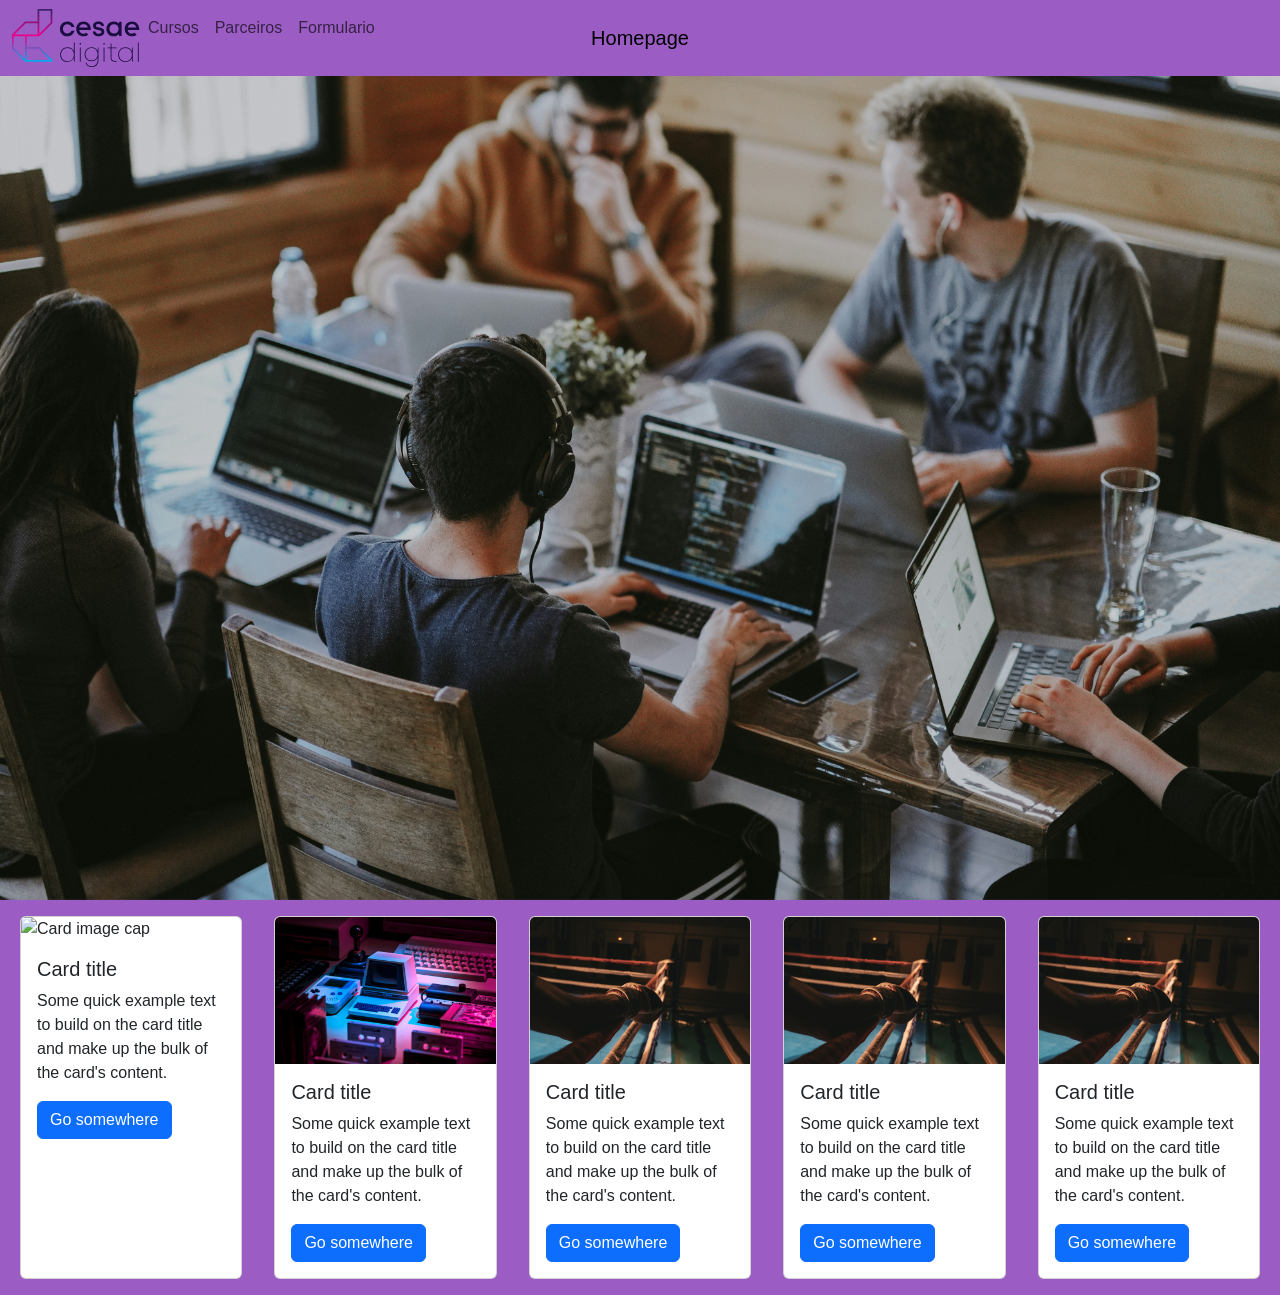
==== homepage.html @ e8969b8c "mais um commit" ====
<!doctype html>
<html lang="en">
  <head>
    <meta charset="UTF-8" />
    <meta name="viewport" content="width=device-width, initial-scale=1.0" />
    <title>Projecto WEB</title>
    <link
      href="https://cdn.jsdelivr.net/npm/bootstrap@5.3.8/dist/css/bootstrap.min.css"
      rel="stylesheet"
    />
    <link rel="stylesheet" href="/css/homepage.css" />
  </head>
  <body>
    <!-- 1. O header ABRE aqui sem fechar na mesma linha -->
    <header class="d-flex flex-column vh-100">
      <!-- NAVBAR -->
      <nav class="navbar navbar-expand-sm navbar-light" id="barraNavegacao">
        <div class="container-fluid">
          <!-- HOMEPAGE -->
          <a
            class="navbar-brand position-absolute start-50 translate-middle-x"
            id="paginaInicial"
            href="#"
            >Homepage</a
          >
          <button
            class="navbar-toggler"
            type="button"
            data-bs-toggle="collapse"
            data-bs-target="#collapsibleNavbar"
          >
            <span class="navbar-toggler-icon"></span>
          </button>
          <div class="collapse navbar-collapse" id="collapsibleNavbar">
            <ul class="navbar-nav">
              <li class="nav-item dropdown" id="linkDropdown">
                <img src="images/cesae-digital-logo.svg" alt="" />
              </li>

              <li class="nav-item">
                <a class="nav-link" href="loja.html">Cursos</a>
              </li>

              <li class="nav-item">
                <a class="nav-link" href="media.html">Parceiros</a>
              </li>
              <li class="nav-item">
                <a class="nav-link" href="formulario.html">Formulario</a>
              </li>
            </ul>
          </div>
        </div>
      </nav>

      <!-- CARROSSEL (flex-grow-1 estica a altura restante) -->
      <div
        id="carouselExampleInterval"
        class="carousel slide flex-grow-1 overflow-hidden"
        data-bs-ride="carousel"
      >
        <!-- inner com h-100 -->
        <div class="carousel-inner h-100">
          <div class="carousel-item active h-100" data-bs-interval="6000">
            <img
              src="/images/carrossel/imagem1.jpg"
              class="w-100 h-100 object-fit-cover d-block"
              alt="..."
            />
          </div>

          <div class="carousel-item h-100" data-bs-interval="6000">
            <img
              src="/images/carrossel/imagem2.jpg"
              class="w-100 h-100 object-fit-cover d-block"
              alt="..."
            />
          </div>

          <div class="carousel-item h-100" data-bs-interval="6000">
            <img
              src="/images/carrossel/imagem3.jpg"
              class="w-100 h-100 object-fit-cover d-block"
              alt="..."
            />
          </div>

          <div class="carousel-item h-100" data-bs-interval="6000">
            <img
              src="/images/carrossel/imagem4.jpg"
              class="w-100 h-100 object-fit-cover d-block"
              alt="..."
            />
          </div>

          <div class="carousel-item h-100" data-bs-interval="6000">
            <img
              src="/images/carrossel/imagem5.jpg"
              class="w-100 h-100 object-fit-cover d-block"
              alt="..."
            />
          </div>

          <div class="carousel-item h-100" data-bs-interval="6000">
            <img
              src="/images/carrossel/imagem6.jpg"
              class="w-100 h-100 object-fit-cover d-block"
              alt="..."
            />
          </div>
        </div>
      </div>

      <!-- 2. O header FECHA apenas aqui -->
    </header>
    <!-- **************************************************************************************** -->
    <div class="container-fluid">
      <div class="row gx-3">
        <div class="card col m-3">
          <img
            class="card-img-top"
            src="images/comics.jpg"
            alt="Card image cap"
          />
          <div class="card-body">
            <h5 class="card-title">Card title</h5>
            <p class="card-text">
              Some quick example text to build on the card title and make up the
              bulk of the card's content.
            </p>
            <a href="#" class="btn btn-primary">Go somewhere</a>
          </div>
        </div>

        <div class="card col m-3">
          <img
            class="card-img-top"
            src="images/gaming.jpg"
            alt="Card image cap"
          />
          <div class="card-body">
            <h5 class="card-title">Card title</h5>
            <p class="card-text">
              Some quick example text to build on the card title and make up the
              bulk of the card's content.
            </p>
            <a href="#" class="btn btn-primary">Go somewhere</a>
          </div>
        </div>

        <div class="card col m-3">
          <img
            class="card-img-top"
            src="images/boxing.jpg"
            alt="Card image cap"
          />
          <div class="card-body">
            <h5 class="card-title">Card title</h5>
            <p class="card-text">
              Some quick example text to build on the card title and make up the
              bulk of the card's content.
            </p>
            <a href="#" class="btn btn-primary">Go somewhere</a>
          </div>
        </div>
        <div class="card col m-3">
          <img
            class="card-img-top"
            src="images/boxing.jpg"
            alt="Card image cap"
          />
          <div class="card-body">
            <h5 class="card-title">Card title</h5>
            <p class="card-text">
              Some quick example text to build on the card title and make up the
              bulk of the card's content.
            </p>
            <a href="#" class="btn btn-primary">Go somewhere</a>
          </div>
        </div>
        <div class="card col m-3">
          <img
            class="card-img-top"
            src="images/boxing.jpg"
            alt="Card image cap"
          />
          <div class="card-body">
            <h5 class="card-title">Card title</h5>
            <p class="card-text">
              Some quick example text to build on the card title and make up the
              bulk of the card's content.
            </p>
            <a href="#" class="btn btn-primary">Go somewhere</a>
          </div>
        </div>
      </div>
    </div>
    <script
      src="https://cdn.jsdelivr.net/npm/bootstrap@5.3.8/dist/js/bootstrap.bundle.min.js"
      integrity="sha384-FKyoEForCGlyvwx9Hj09JcYn3nv7wiPVlz7YYwJrWVcXK/BmnVDxM+D2scQbITxI"
      crossorigin="anonymous"
    ></script>
  </body>
</html>
---- css/homepage.css ----
.card {
  padding: 0;
}

:root {
  --bg: #1c0d2e;
  --dark-purple: #2a1545;
  --purple: #6b3fa0;
  --lilac: #9b5dc4;
  --pink: #e6007e;
  --blue: #00a3e0;
  --text: #f4effa;
  --shadow: #00a3e000;
  --shadow1: rgba(0, 163, 224, 0.35);
  --shadow2: rgba(230, 0, 126, 0.25);
  --gradient: linear-gradient(90deg, #00a3e0 0%, #6b3fa0 50%);
}

body,
#barraNavegacao {
  background-color: var(--lilac);
}

body {
  font-family: "Inter", sans-serif;
}
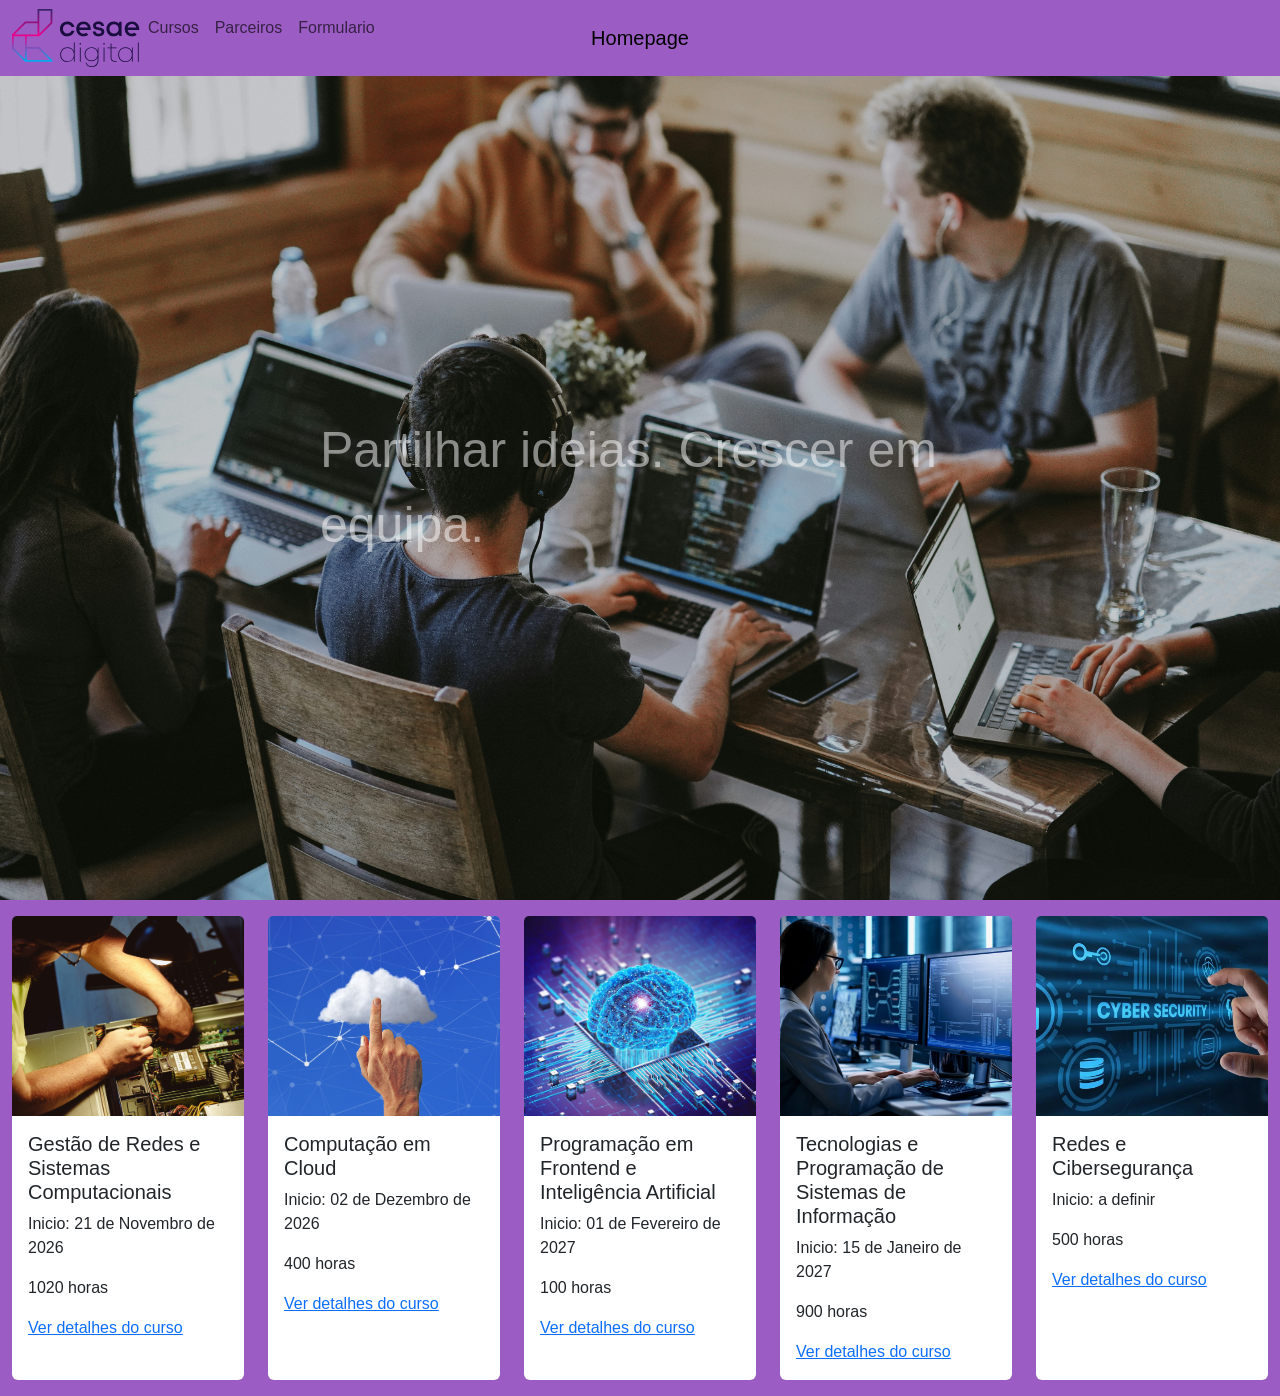
==== commit c4dbe55d: "another commit" ====
--- a/homepage.html
+++ b/homepage.html
@@ -11,16 +11,13 @@
     <link rel="stylesheet" href="/css/homepage.css" />
   </head>
   <body>
-    <!-- 1. O header ABRE aqui sem fechar na mesma linha -->
     <header class="d-flex flex-column vh-100">
-      <!-- NAVBAR -->
       <nav class="navbar navbar-expand-sm navbar-light" id="barraNavegacao">
         <div class="container-fluid">
-          <!-- HOMEPAGE -->
           <a
             class="navbar-brand position-absolute start-50 translate-middle-x"
             id="paginaInicial"
-            href="#"
+            href=""
             >Homepage</a
           >
           <button
@@ -34,7 +31,7 @@
           <div class="collapse navbar-collapse" id="collapsibleNavbar">
             <ul class="navbar-nav">
               <li class="nav-item dropdown" id="linkDropdown">
-                <img src="images/cesae-digital-logo.svg" alt="" />
+                <img src="images/logo/cesae-digital-logo.svg" alt="" />
               </li>
 
               <li class="nav-item">
@@ -52,144 +49,167 @@
         </div>
       </nav>
 
-      <!-- CARROSSEL (flex-grow-1 estica a altura restante) -->
+      <!--***************************CARROSSEL***************************-->
       <div
         id="carouselExampleInterval"
         class="carousel slide flex-grow-1 overflow-hidden"
         data-bs-ride="carousel"
       >
-        <!-- inner com h-100 -->
         <div class="carousel-inner h-100">
-          <div class="carousel-item active h-100" data-bs-interval="6000">
+          <!--------------------1º Carrossel------------------------>
+          <div class="carousel-item active h-100" data-bs-interval="5000">
             <img
               src="/images/carrossel/imagem1.jpg"
               class="w-100 h-100 object-fit-cover d-block"
               alt="..."
             />
-          </div>
-
-          <div class="carousel-item h-100" data-bs-interval="6000">
+            <div class="centrado">Partilhar ideias. Crescer em equipa.</div>
+          </div>
+          <!--------------------2º Carrossel------------------------>
+          <div class="carousel-item h-100" data-bs-interval="5000">
             <img
               src="/images/carrossel/imagem2.jpg"
               class="w-100 h-100 object-fit-cover d-block"
               alt="..."
             />
-          </div>
-
-          <div class="carousel-item h-100" data-bs-interval="6000">
+            <!-- top-0 (topo), end-0 (direita), p-4 (espaçamento interno), text-end (alinhamento) -->
+            <div
+              class="position-absolute top-0 end-0 p-4 text-white text-opacity-75 text-end fs-1 fw-bold"
+            >
+              Transforma ideias em código.
+            </div>
+          </div>
+          <!--------------------3º Carrossel------------------------>
+          <div class="carousel-item h-100" data-bs-interval="5000">
             <img
               src="/images/carrossel/imagem3.jpg"
               class="w-100 h-100 object-fit-cover d-block"
               alt="..."
             />
-          </div>
-
-          <div class="carousel-item h-100" data-bs-interval="6000">
+            <div class="centered">Segurança digital, todos os dias.</div>
+          </div>
+          <!--------------------4º Carrossel------------------------>
+          <div class="carousel-item h-100" data-bs-interval="5000">
             <img
               src="/images/carrossel/imagem4.jpg"
               class="w-100 h-100 object-fit-cover d-block"
               alt="..."
             />
-          </div>
-
-          <div class="carousel-item h-100" data-bs-interval="6000">
+            <div class="centered">Experiência que inspira.</div>
+          </div>
+          <!--------------------5º Carrossel------------------------>
+          <div class="carousel-item h-100" data-bs-interval="5000">
             <img
               src="/images/carrossel/imagem5.jpg"
               class="w-100 h-100 object-fit-cover d-block"
               alt="..."
             />
-          </div>
-
-          <div class="carousel-item h-100" data-bs-interval="6000">
+            <div class="centered">Domina as redes. Liga possibilidades</div>
+          </div>
+          <!--------------------6º Carrossel------------------------>
+          <div class="carousel-item h-100" data-bs-interval="5000">
             <img
               src="/images/carrossel/imagem6.jpg"
               class="w-100 h-100 object-fit-cover d-block"
               alt="..."
             />
+            <div class="centered">Competências para o mercado real.</div>
           </div>
         </div>
       </div>
-
-      <!-- 2. O header FECHA apenas aqui -->
+      <!--***************************Fim do CARROSSEL***************************-->
     </header>
-    <!-- **************************************************************************************** -->
-    <div class="container-fluid">
-      <div class="row gx-3">
-        <div class="card col m-3">
-          <img
-            class="card-img-top"
-            src="images/comics.jpg"
-            alt="Card image cap"
-          />
-          <div class="card-body">
-            <h5 class="card-title">Card title</h5>
-            <p class="card-text">
-              Some quick example text to build on the card title and make up the
-              bulk of the card's content.
-            </p>
-            <a href="#" class="btn btn-primary">Go somewhere</a>
-          </div>
-        </div>
-
-        <div class="card col m-3">
-          <img
-            class="card-img-top"
-            src="images/gaming.jpg"
-            alt="Card image cap"
-          />
-          <div class="card-body">
-            <h5 class="card-title">Card title</h5>
-            <p class="card-text">
-              Some quick example text to build on the card title and make up the
-              bulk of the card's content.
-            </p>
-            <a href="#" class="btn btn-primary">Go somewhere</a>
-          </div>
-        </div>
-
-        <div class="card col m-3">
-          <img
-            class="card-img-top"
-            src="images/boxing.jpg"
-            alt="Card image cap"
-          />
-          <div class="card-body">
-            <h5 class="card-title">Card title</h5>
-            <p class="card-text">
-              Some quick example text to build on the card title and make up the
-              bulk of the card's content.
-            </p>
-            <a href="#" class="btn btn-primary">Go somewhere</a>
-          </div>
-        </div>
-        <div class="card col m-3">
-          <img
-            class="card-img-top"
-            src="images/boxing.jpg"
-            alt="Card image cap"
-          />
-          <div class="card-body">
-            <h5 class="card-title">Card title</h5>
-            <p class="card-text">
-              Some quick example text to build on the card title and make up the
-              bulk of the card's content.
-            </p>
-            <a href="#" class="btn btn-primary">Go somewhere</a>
-          </div>
-        </div>
-        <div class="card col m-3">
-          <img
-            class="card-img-top"
-            src="images/boxing.jpg"
-            alt="Card image cap"
-          />
-          <div class="card-body">
-            <h5 class="card-title">Card title</h5>
-            <p class="card-text">
-              Some quick example text to build on the card title and make up the
-              bulk of the card's content.
-            </p>
-            <a href="#" class="btn btn-primary">Go somewhere</a>
+
+    <div class="container-fluid my-3">
+      <div class="row g-4">
+        <div class="col-12 col-md">
+          <div class="card border-0 h-100">
+            <img
+              class="card-img-top w-100 object-fit-cover"
+              style="height: 200px"
+              src="images/cards/card1.jpg"
+              alt="Card image cap"
+            />
+            <div class="card-body">
+              <h5 class="card-title">
+                Gestão de Redes e Sistemas Computacionais
+              </h5>
+              <p class="card-text">Inicio: 21 de Novembro de 2026</p>
+              <p class="card-text">1020 horas</p>
+              <a href="#">Ver detalhes do curso</a>
+            </div>
+          </div>
+        </div>
+
+        <div class="col-12 col-md">
+          <div class="card border-0 h-100">
+            <img
+              class="card-img-top w-100 object-fit-cover"
+              style="height: 200px"
+              src="images/cards/card2.jpg"
+              alt="Card image cap"
+            />
+            <div class="card-body">
+              <h5 class="card-title">Computação em Cloud</h5>
+              <p class="card-text">Inicio: 02 de Dezembro de 2026</p>
+              <p class="card-text">400 horas</p>
+              <a href="#">Ver detalhes do curso</a>
+            </div>
+          </div>
+        </div>
+
+        <div class="col-12 col-md">
+          <div class="card border-0 h-100">
+            <img
+              class="card-img-top w-100 object-fit-cover"
+              style="height: 200px"
+              src="images/cards/card3.jpg"
+              alt="Card image cap"
+            />
+            <div class="card-body">
+              <h5 class="card-title">
+                Programação em Frontend e Inteligência Artificial
+              </h5>
+              <p class="card-text">Inicio: 01 de Fevereiro de 2027</p>
+              <p class="card-text">100 horas</p>
+              <a href="#">Ver detalhes do curso</a>
+            </div>
+          </div>
+        </div>
+
+        <div class="col-12 col-md">
+          <div class="card border-0 h-100">
+            <img
+              class="card-img-top w-100 object-fit-cover"
+              style="height: 200px"
+              src="images/cards/card4.jpg"
+              alt="Card image cap"
+            />
+            <div class="card-body">
+              <h5 class="card-title">
+                Tecnologias e Programação de Sistemas de Informação
+              </h5>
+              <p class="card-text">Inicio: 15 de Janeiro de 2027</p>
+              <p class="card-text">900 horas</p>
+              <a href="#">Ver detalhes do curso</a>
+            </div>
+          </div>
+        </div>
+
+        <div class="col-12 col-md">
+          <div class="card border-0 h-100">
+            <img
+              class="card-img-top w-100 object-fit-cover"
+              style="height: 200px"
+              src="images/cards/card5.jpg"
+              alt="Card image cap"
+            />
+            <div class="card-body">
+              <h5 class="card-title">Redes e Cibersegurança</h5>
+              <p class="card-text">Inicio: a definir</p>
+              <p class="card-text">500 horas</p>
+              <a href="#">Ver detalhes do curso</a>
+            </div>
           </div>
         </div>
       </div>
--- a/css/homepage.css
+++ b/css/homepage.css
@@ -24,3 +24,22 @@
 body {
   font-family: "Inter", sans-serif;
 }
+
+.centrado {
+  position: absolute;
+  top: 50%;
+  left: 50%;
+  transform: translate(-50%, -50%);
+  color: rgb(255, 255, 255, 0.5);
+  font-size: 50px;
+}
+
+/* .superiorDireito {
+  position: absolute;
+  top: 8px;
+  right: 16px;
+  transform: translate(-50%, -50%);
+  color: rgb(255, 255, 255, 0.5);
+  font-size: 50px;
+  opacity: 7;
+} */
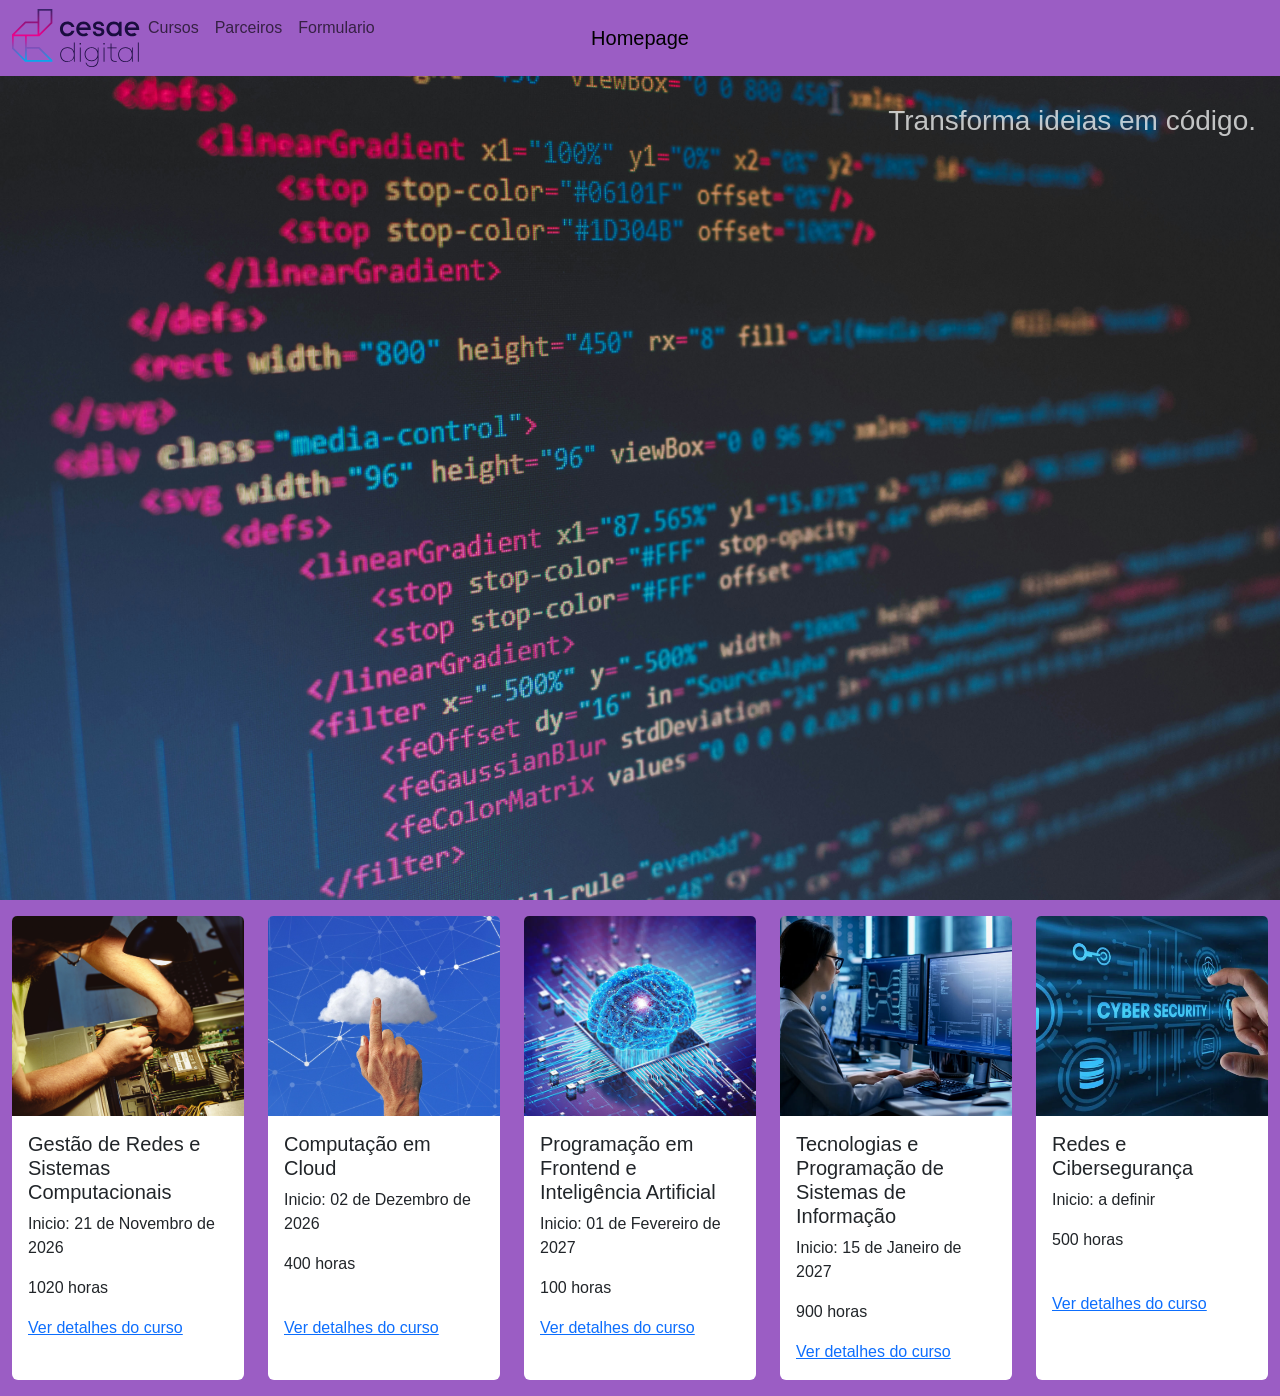
==== commit 373ef062: "navbar,carrossel,cards(Responsivos)." ====
--- a/homepage.html
+++ b/homepage.html
@@ -12,6 +12,7 @@
   </head>
   <body>
     <header class="d-flex flex-column vh-100">
+      <!--***************************Barra de navegação***************************-->
       <nav class="navbar navbar-expand-sm navbar-light" id="barraNavegacao">
         <div class="container-fluid">
           <a
@@ -48,6 +49,7 @@
           </div>
         </div>
       </nav>
+      <!--***************************Fim da barra de navegação***************************-->
 
       <!--***************************CARROSSEL***************************-->
       <div
@@ -57,71 +59,92 @@
       >
         <div class="carousel-inner h-100">
           <!--------------------1º Carrossel------------------------>
-          <div class="carousel-item active h-100" data-bs-interval="5000">
+          <div class="carousel-item active h-100" data-bs-interval="2000">
             <img
               src="/images/carrossel/imagem1.jpg"
               class="w-100 h-100 object-fit-cover d-block"
               alt="..."
             />
-            <div class="centrado">Partilhar ideias. Crescer em equipa.</div>
+            <div
+              class="position-absolute top-50 start-50 translate-middle p-3 text-light text-opacity-80 fs-3 display-md-3 text-center text-md-nowrap"
+            >
+              Partilhar ideias. Crescer em equipa.
+            </div>
           </div>
           <!--------------------2º Carrossel------------------------>
-          <div class="carousel-item h-100" data-bs-interval="5000">
+          <div class="carousel-item h-100" data-bs-interval="2000">
             <img
               src="/images/carrossel/imagem2.jpg"
               class="w-100 h-100 object-fit-cover d-block"
               alt="..."
             />
-            <!-- top-0 (topo), end-0 (direita), p-4 (espaçamento interno), text-end (alinhamento) -->
-            <div
-              class="position-absolute top-0 end-0 p-4 text-white text-opacity-75 text-end fs-1 fw-bold"
+            <div
+              class="position-absolute top-0 end-0 p-4 text-light text-opacity-75 fs-3 display-md-3 text-end text-md-nowrap"
             >
               Transforma ideias em código.
             </div>
           </div>
           <!--------------------3º Carrossel------------------------>
-          <div class="carousel-item h-100" data-bs-interval="5000">
+          <div class="carousel-item h-100" data-bs-interval="2000">
             <img
               src="/images/carrossel/imagem3.jpg"
               class="w-100 h-100 object-fit-cover d-block"
               alt="..."
             />
-            <div class="centered">Segurança digital, todos os dias.</div>
+            <div
+              class="position-absolute top-50 start-0 translate-middle-y p-3 text-light text-opacity-75 fs-3 display-md-3 text-start text-md-nowrap"
+            >
+              Segurança digital, sempre.
+            </div>
           </div>
           <!--------------------4º Carrossel------------------------>
-          <div class="carousel-item h-100" data-bs-interval="5000">
+          <div class="carousel-item h-100" data-bs-interval="2000">
             <img
               src="/images/carrossel/imagem4.jpg"
               class="w-100 h-100 object-fit-cover d-block"
               alt="..."
             />
-            <div class="centered">Experiência que inspira.</div>
+            <div
+              class="position-absolute top-0 start-0 p-3 text-light text-opacity-75 fs-3 display-md-3 text-md-nowrap"
+            >
+              Experiência que inspira.
+            </div>
           </div>
           <!--------------------5º Carrossel------------------------>
-          <div class="carousel-item h-100" data-bs-interval="5000">
+          <div class="carousel-item h-100" data-bs-interval="2000">
             <img
               src="/images/carrossel/imagem5.jpg"
               class="w-100 h-100 object-fit-cover d-block"
               alt="..."
             />
-            <div class="centered">Domina as redes. Liga possibilidades</div>
+            <div
+              class="position-absolute top-50 start-50 translate-middle p-3 text-light text-opacity-75 fs-3 display-md-3 text-center text-md-nowrap"
+            >
+              Domina as redes. Liga possibilidades.
+            </div>
           </div>
           <!--------------------6º Carrossel------------------------>
-          <div class="carousel-item h-100" data-bs-interval="5000">
+          <div class="carousel-item h-100" data-bs-interval="2000">
             <img
               src="/images/carrossel/imagem6.jpg"
               class="w-100 h-100 object-fit-cover d-block"
               alt="..."
             />
-            <div class="centered">Competências para o mercado real.</div>
+            <div
+              class="position-absolute top-0 start-50 translate-middle-x p-3 text-light text-opacity-100 fs-3 display-md-3 text-center text-md-nowrap"
+            >
+              Competências para o mercado real.
+            </div>
           </div>
         </div>
       </div>
       <!--***************************Fim do CARROSSEL***************************-->
     </header>
 
+    <!--***************************Cartões do curso***************************-->
     <div class="container-fluid my-3">
       <div class="row g-4">
+        <!--------------------1º cartão------------------------>
         <div class="col-12 col-md">
           <div class="card border-0 h-100">
             <img
@@ -140,7 +163,7 @@
             </div>
           </div>
         </div>
-
+        <!--------------------2º cartão------------------------>
         <div class="col-12 col-md">
           <div class="card border-0 h-100">
             <img
@@ -153,11 +176,11 @@
               <h5 class="card-title">Computação em Cloud</h5>
               <p class="card-text">Inicio: 02 de Dezembro de 2026</p>
               <p class="card-text">400 horas</p>
-              <a href="#">Ver detalhes do curso</a>
-            </div>
-          </div>
-        </div>
-
+              <a href="#"><br />Ver detalhes do curso</a>
+            </div>
+          </div>
+        </div>
+        <!--------------------3º cartão------------------------>
         <div class="col-12 col-md">
           <div class="card border-0 h-100">
             <img
@@ -176,7 +199,7 @@
             </div>
           </div>
         </div>
-
+        <!--------------------4º cartão------------------------>
         <div class="col-12 col-md">
           <div class="card border-0 h-100">
             <img
@@ -195,7 +218,7 @@
             </div>
           </div>
         </div>
-
+        <!--------------------5º cartão------------------------>
         <div class="col-12 col-md">
           <div class="card border-0 h-100">
             <img
@@ -208,12 +231,13 @@
               <h5 class="card-title">Redes e Cibersegurança</h5>
               <p class="card-text">Inicio: a definir</p>
               <p class="card-text">500 horas</p>
-              <a href="#">Ver detalhes do curso</a>
+              <a href="#"><br />Ver detalhes do curso</a>
             </div>
           </div>
         </div>
       </div>
     </div>
+    <!--***************************Fim dos Cartões do curso*******************-->
     <script
       src="https://cdn.jsdelivr.net/npm/bootstrap@5.3.8/dist/js/bootstrap.bundle.min.js"
       integrity="sha384-FKyoEForCGlyvwx9Hj09JcYn3nv7wiPVlz7YYwJrWVcXK/BmnVDxM+D2scQbITxI"
--- a/css/homepage.css
+++ b/css/homepage.css
@@ -25,21 +25,4 @@
   font-family: "Inter", sans-serif;
 }
 
-.centrado {
-  position: absolute;
-  top: 50%;
-  left: 50%;
-  transform: translate(-50%, -50%);
-  color: rgb(255, 255, 255, 0.5);
-  font-size: 50px;
-}
 
-/* .superiorDireito {
-  position: absolute;
-  top: 8px;
-  right: 16px;
-  transform: translate(-50%, -50%);
-  color: rgb(255, 255, 255, 0.5);
-  font-size: 50px;
-  opacity: 7;
-} */
